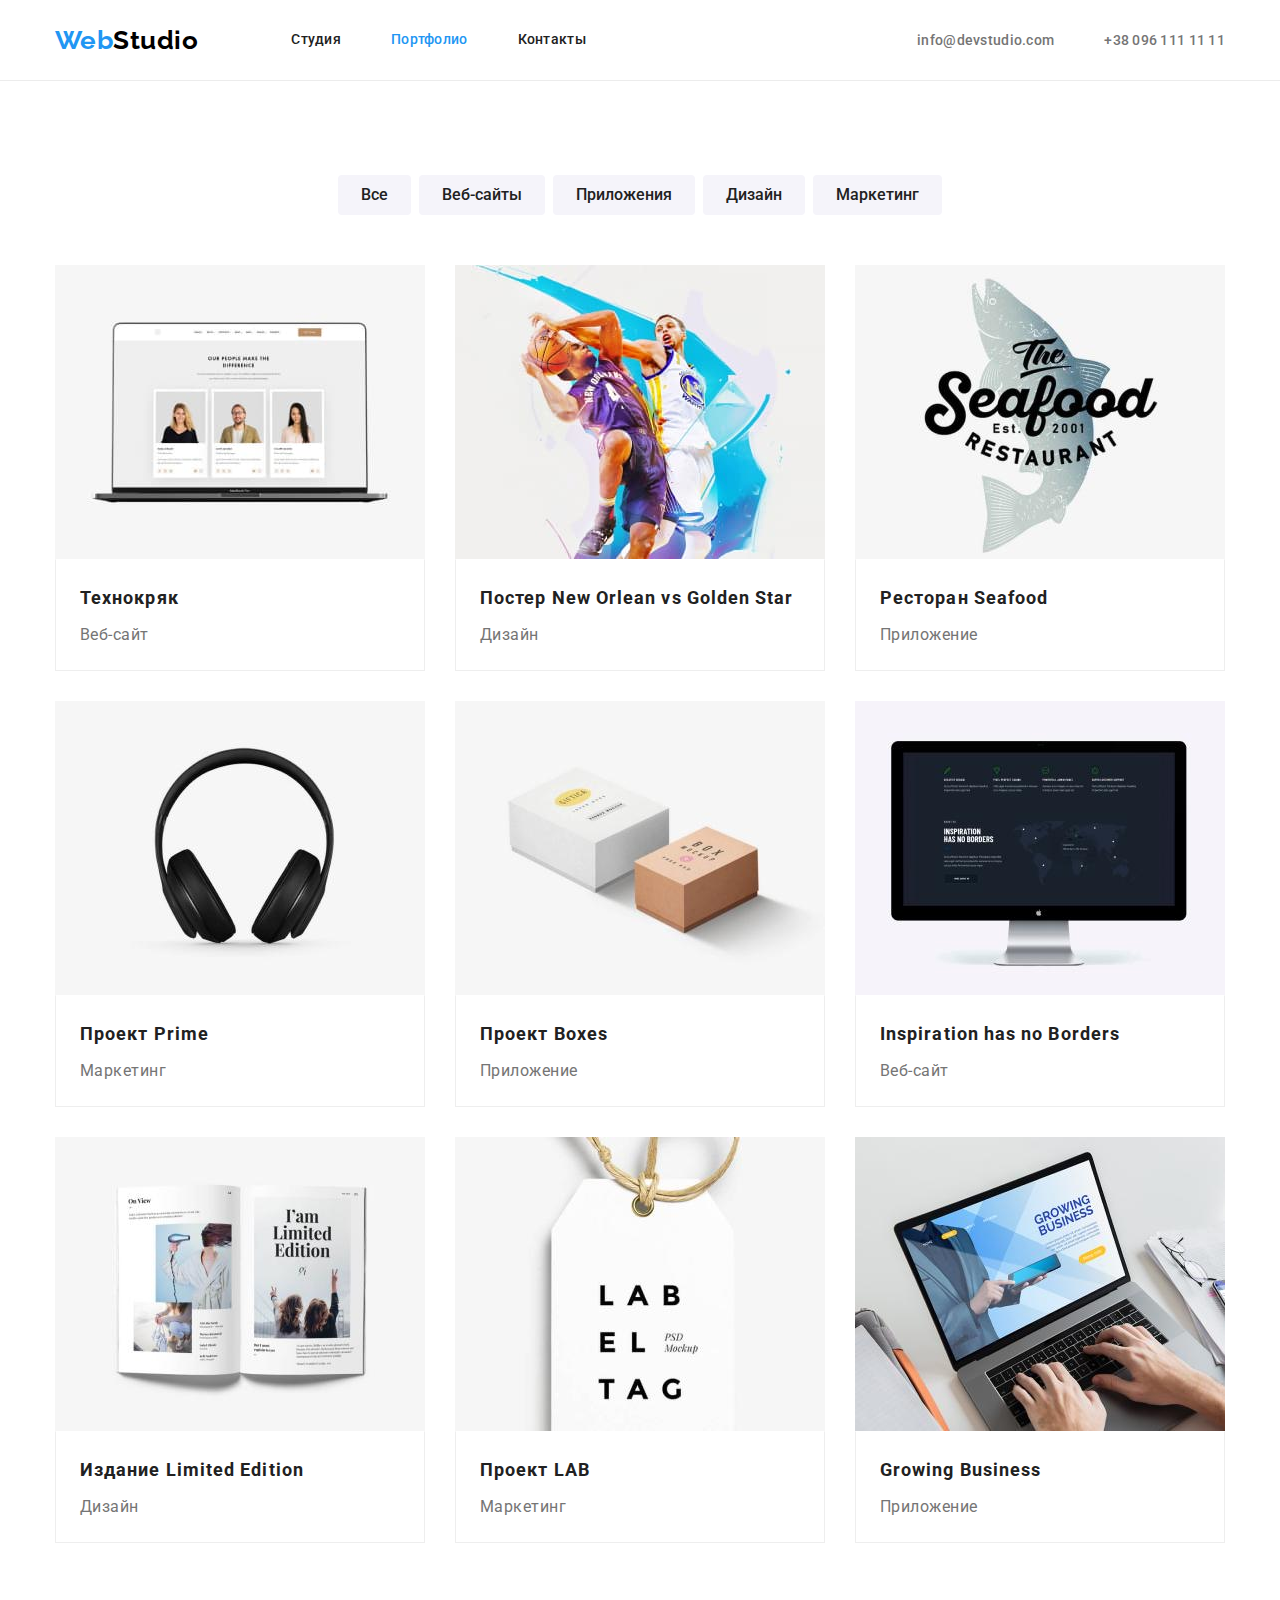
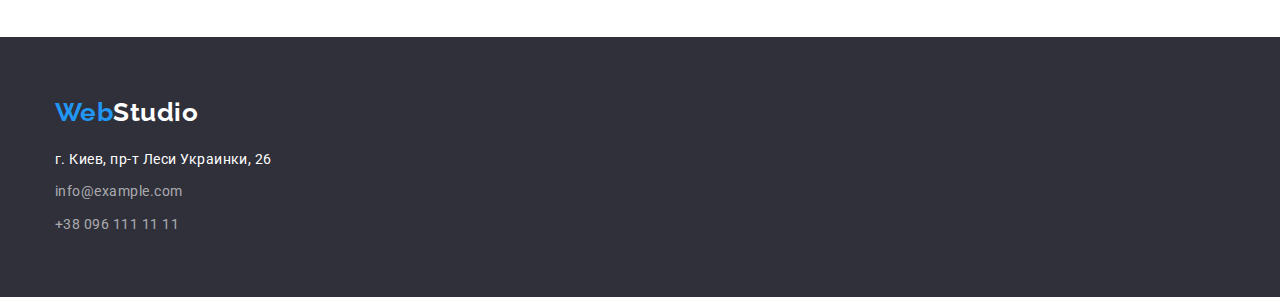
==== portfolio.html @ d7df7860 "копирует все с дз3" ====
<!DOCTYPE html>
<html lang="ru">
  <head>
    <meta charset="UTF-8" />
    <meta http-equiv="X-UA-Compatible" content="IE=edge" />
    <meta name="viewport" content="width=device-width, initial-scale=1.0" />
    <title>Портфолио</title>
    <link rel="preconnect" href="https://fonts.googleapis.com" />
    <link rel="preconnect" href="https://fonts.gstatic.com" crossorigin />
    <link
      href="https://fonts.googleapis.com/css2?family=Raleway:wght@700&family=Roboto:wght@400;500;700;900&display=swap"
      rel="stylesheet"
    />
    <link
      rel="stylesheet"
      href="https://cdnjs.cloudflare.com/ajax/libs/modern-normalize/1.1.0/modern-normalize.min.css"
    />
    <link rel="stylesheet" href="./css/styles.css" />
  </head>
  <body>
    <!--Header-->
    <header class="page-header">
      <div class="container header">
        <nav class="site-nav">
          <a href="./index.html" class="logo-header"> <span class="logo-web">Web</span>Studio</a>
          <ul class="header-nav list">
            <li class="item"><a href="./index.html" class="link">Студия</a></li>
            <li class="item"><a href="./portfolio.html" class="link current">Портфолио</a></li>
            <li class="item"><a href="" class="link">Контакты</a></li>
          </ul>
        </nav>

        <ul class="header-conn list">
          <li class="item">
            <a href="mailto:info@devstudio.com" class="link">info@devstudio.com</a>
          </li>
          <li class="item"><a href="tel:+380961111111" class="link">+38 096 111 11 11</a></li>
        </ul>
      </div>
    </header>

    <main>
      <section class="section">
        <div class="container">
          <h1 class="invisible">Портфолио</h1>
          <!--Кнопки-->
          <ul class="buttons-portfolio list">
            <li class="item"><button type="button" class="filter">Все</button></li>
            <li class="item"><button type="button" class="filter">Веб-сайты</button></li>
            <li class="item"><button type="button" class="filter">Приложения</button></li>
            <li class="item"><button type="button" class="filter">Дизайн</button></li>
            <li class="item"><button type="button" class="filter">Маркетинг</button></li>
          </ul>
          <!--Продукты-->
          <ul class="products list">
            <li class="item">
              <article class="card">
                <div class="card-thumb">
                  <img
                    src="./images/portfolio1.jpg"
                    alt="ноутбук с сайтом"
                    width="370"
                    height="294"
                    class="products-foto"
                  />
                </div>
                <div class="card-content">
                  <h2 class="products-title">Технокряк</h2>
                  <p class="products-type">Веб-сайт</p>
                </div>
              </article>
            </li>

            <li class="item">
              <article class="card">
                <div class="card-thumb">
                  <img
                    src="./images/portfolio2.jpg"
                    alt="Постер с баскетболистами"
                    width="370"
                    height="294"
                    class="products-foto"
                  />
                </div>
                <div class="card-content">
                  <h2 class="products-title">Постер New Orlean vs Golden Star</h2>
                  <p class="products-type">Дизайн</p>
                </div>
              </article>
            </li>

            <li class="item">
              <article class="card">
                <div class="card-thumb">
                  <img
                    src="./images/portfolio3.jpg"
                    alt="Логотип ресторана"
                    width="370"
                    height="294"
                    class="products-foto"
                  />
                </div>
                <div class="card-content">
                  <h2 class="products-title">Ресторан Seafood</h2>
                  <p class="products-type">Приложение</p>
                </div>
              </article>
            </li>

            <li class="item">
              <article class="card">
                <div class="card-thumb">
                  <img
                    src="./images/portfolio4.jpg"
                    alt="Наушники"
                    width="370"
                    height="294"
                    class="products-foto"
                  />
                </div>
                <div class="card-content">
                  <h2 class="products-title">Проект Prime</h2>
                  <p class="products-type">Маркетинг</p>
                </div>
              </article>
            </li>

            <li class="item">
              <article class="card">
                <div class="card-thumb">
                  <img
                    src="./images/portfolio5.jpg"
                    alt="Коробки"
                    width="370"
                    height="294"
                    class="products-foto"
                  />
                </div>
                <div class="card-content">
                  <h2 class="products-title">Проект Boxes</h2>
                  <p class="products-type">Приложение</p>
                </div>
              </article>
            </li>

            <li class="item">
              <article class="card">
                <div class="card-thumb">
                  <img
                    src="./images/portfolio6.jpg"
                    alt="Монитор"
                    width="370"
                    height="294"
                    class="products-foto"
                  />
                </div>
                <div class="card-content">
                  <h2 class="products-title">Inspiration has no Borders</h2>
                  <p class="products-type">Веб-сайт</p>
                </div>
              </article>
            </li>

            <li class="item">
              <article class="card">
                <div class="card-thumb">
                  <img
                    src="./images/portfolio7.jpg"
                    alt="Дизайн книги"
                    width="370"
                    height="294"
                    class="products-foto"
                  />
                </div>
                <div class="card-content">
                  <h2 class="products-title">Издание Limited Edition</h2>
                  <p class="products-type">Дизайн</p>
                </div>
              </article>
            </li>

            <li class="item">
              <article class="card">
                <div class="card-thumb">
                  <img
                    src="./images/portfolio8.jpg"
                    alt="Этикетка"
                    width="370"
                    height="294"
                    class="products-foto"
                  />
                </div>
                <div class="card-content">
                  <h2 class="products-title">Проект LAB</h2>
                  <p class="products-type">Маркетинг</p>
                </div>
              </article>
            </li>

            <li class="item">
              <article class="card">
                <div class="card-thumb">
                  <img
                    src="./images/portfolio9.jpg"
                    alt="Ноутбук с приложением"
                    width="370"
                    height="294"
                    class="products-foto"
                  />
                </div>
                <div class="card-content">
                  <h2 class="products-title">Growing Business</h2>
                  <p class="products-type">Приложение</p>
                </div>
              </article>
            </li>
          </ul>
        </div>
      </section>
    </main>

    <!--Footer-->
    <footer class="page-footer">
      <div class="container footer">
        <a href="./index.html" class="logo-footer"> <span class="logo-web">Web</span>Studio</a>
        <address class="address">г. Киев, пр-т Леси Украинки, 26</address>
        <ul class="footer-conn list">
          <li class="item">
            <a href="mailto:info@example.com" class="link">info@example.com</a>
          </li>
          <li class="item"><a href="tel:+380961111111" class="link tel">+38 096 111 11 11</a></li>
        </ul>
      </div>
    </footer>
  </body>
</html>
---- css/styles.css ----
/* фон: #FFFFFF */
/* вторичный фон: #F5F4FA */
/* footer color: #2F303A */
/* акцент: #2196F3 */
/* первичный цвет текста: #757575 */
/* вторичный цвет текста: #212121 */
:root {
  --primary-color-text: #757575;
  --secondary-color-text: #212121;
  --accent: #2196f3;
  --white-color: #ffffff;
  --secondary-background-color: #f5f4fa;

  --card-set-gap: 30px;
}

body {
  background-color: var(--primary-background-color);
  color: var(--primary-color-text);

  font-family: 'Roboto', sans-serif;
  letter-spacing: 0.03em;
}

h1,
h2,
h3,
h4,
h5,
h6,
p {
  margin: 0;
  padding: 0;
}

img {
  display: block;
  max-width: 100%;
}

/* list */
.list {
  list-style: none;
  padding: 0;
  margin: 0;
}

.container {
  width: 1200px;
  /* outline: 2px solid #000000; */
  margin-left: auto;
  margin-right: auto;
  padding: 0 15px;
}

.section {
  padding-top: 94px;
  padding-bottom: 94px;
}

.section.no-padding {
  padding-bottom: 0;
}

.invisible {
  color: transparent;
  font-size: 0;
}

/* Header */
.page-header {
  border-bottom: 1px solid #ececec;
}

.header,
.site-nav {
  display: flex;
  align-items: center;
}

.header-nav {
  display: flex;
}

.header-nav .link {
  display: block;
  padding-top: 32px;
  padding-bottom: 32px;

  color: var(--secondary-color-text);
  text-decoration: none;

  font-weight: 500;
  font-size: 14px;
  line-height: 1.14;
  letter-spacing: 0.02em;
}

.header-nav .link:hover,
.header-nav .link:focus {
  color: var(--accent);
}

.header-nav .link.current {
  color: var(--accent);
}

.site-nav {
  display: flex;
}

.header-conn {
  display: flex;
  margin-left: auto;
}

.header-conn .item + .item {
  margin-left: 50px;
}

.header-conn .link {
  color: inherit;
  text-decoration: none;

  font-weight: 500;
  font-size: 14px;
  line-height: 1.14;
  letter-spacing: 0.02em;
}

.header-conn .link:hover,
.header-conn .link:focus {
  color: var(--accent);
}

.header-nav .item:not(:last-child) {
  margin-right: 50px;
}

/* header logo */
.logo-header {
  margin-right: 93px;

  color: #000000;
  text-decoration: none;

  font-family: 'Raleway', sans-serif;
  font-weight: 700;
  font-size: 26px;
  line-height: 1.19;
}

.logo-web {
  color: var(--accent);
}

/* footer */
.page-footer {
  background-color: #2f303a;
  padding-top: 60px;
  padding-bottom: 60px;
}

.logo-footer {
  display: inline-block;
  margin-bottom: 20px;

  color: var(--white-color);
  text-decoration: none;

  font-family: 'Raleway', sans-serif;
  font-weight: 700;
  font-size: 26px;
  line-height: 1.19;
}

.footer-conn .link {
  color: rgba(255, 255, 255, 0.6);
  text-decoration: none;

  font-size: 14px;
  line-height: 1.71;
}

.footer-conn .link:hover,
.footer-conn .link:focus {
  color: var(--accent);
}

.address {
  margin-bottom: 9px;

  color: var(--white-color);

  font-style: normal;
  font-size: 14px;
  line-height: 1.71;
}

.footer-conn .item:not(:last-child) {
  margin-bottom: 9px;
}

/* hero */
.hero {
  background-color: #2f303a;
  text-align: center;
  padding-top: 200px;
  padding-bottom: 200px;
}

.hero-title {
  margin-bottom: 30px;

  color: var(--white-color);
  font-weight: 900;
  font-size: 44px;
  line-height: 1.36;

  letter-spacing: 0.06em;
  text-transform: uppercase;
}

.hero-button {
  padding: 10px 32px;
  border-radius: 4px;
  min-width: 200px;

  color: var(--white-color);
  background-color: var(--accent);
  border: 1px solid transparent;
  cursor: pointer;

  font-family: inherit;
  font-weight: 700;
  font-size: 16px;
  line-height: 1.87;
  letter-spacing: 0.06em;
}

.hero-button:hover,
.hero-button:focus {
  color: var(--white-color);
  background-color: #188ce8;
}

/* Features */
.features-display {
  display: flex;
  justify-content: space-between;
}

.features-display .item {
  width: 270px;
}

.features-title {
  margin-bottom: 10px;

  color: var(--secondary-color-text);

  font-size: 14px;
  line-height: 1.14;
  text-transform: uppercase;
}

.features-text {
  font-size: 14px;
  line-height: 1.71;
}

/* What are we doing */

.we-doing {
  display: flex;
  justify-content: space-between;
}

.working-direction {
  margin-bottom: 50px;

  color: var(--secondary-color-text);

  font-size: 36px;
  line-height: 1.17;
  text-align: center;
}

/* Team */
.team {
  display: flex;
  justify-content: space-between;
}

.our-team {
  background-color: var(--secondary-background-color);
}

.team-title {
  margin-bottom: 50px;

  color: var(--secondary-color-text);

  font-size: 36px;
  line-height: 1.17;
  text-align: center;
}

.team-name {
  margin-bottom: 10px;

  color: var(--secondary-color-text);

  font-weight: 500;
  font-size: 16px;
  line-height: 1.19;
  text-align: center;
}

.team-speciality {
  font-size: 16px;
  line-height: 1.19;
  text-align: center;
}

.card-person-content {
  padding-top: 30px;
  padding-bottom: 30px;
  background-color: var(--white-color);
}

.card-person {
  box-shadow: 0px 1px 3px rgba(0, 0, 0, 0.12), 0px 1px 1px rgba(0, 0, 0, 0.14),
    0px 2px 1px rgba(0, 0, 0, 0.2);
  border-radius: 0px 0px 4px 4px;
  overflow: hidden;
}

/* page portfolio */
.buttons-portfolio {
  display: flex;
  justify-content: center;
}

.buttons-portfolio .item:not(:last-child) {
  margin-right: 8px;
}

.buttons-portfolio .filter {
  padding: 6px 22px;
  border: 1px solid transparent;
  border-radius: 4px;

  background-color: var(--secondary-background-color);
  color: var(--secondary-color-text);
  cursor: pointer;

  font-family: inherit;
  font-weight: 500;
  font-size: 16px;
  line-height: 1.62;
  text-align: center;
}

.buttons-portfolio .filter:hover,
.buttons-portfolio .filter:focus {
  border: 1px solid transparent;

  background-color: var(--accent);
  color: var(--white-color);
  box-shadow: 0px 3px 1px rgba(0, 0, 0, 0.1), 0px 1px 2px rgba(0, 0, 0, 0.08),
    0px 2px 2px rgba(0, 0, 0, 0.12);
}

.buttons-portfolio {
  margin-bottom: 50px;
}

/* Products */
.products {
  display: flex;
  flex-wrap: wrap;
  margin-left: calc(-1 * var(--card-set-gap));
  margin-top: calc(-1 * var(--card-set-gap));
}

.products .item {
  flex-basis: calc(100% / 3 - var(--card-set-gap));
  margin-left: var(--card-set-gap);
  margin-top: var(--card-set-gap);
}

.products-title {
  margin-bottom: 4px;

  color: var(--secondary-color-text);

  font-size: 18px;
  line-height: 2;
  letter-spacing: 0.06em;
}

.products-type {
  font-size: 16px;
  line-height: 1.87;
}

.card-content {
  padding: 20px 24px;
  border: 1px solid #eeeeee;
  border-top: 1px solid transparent;
}
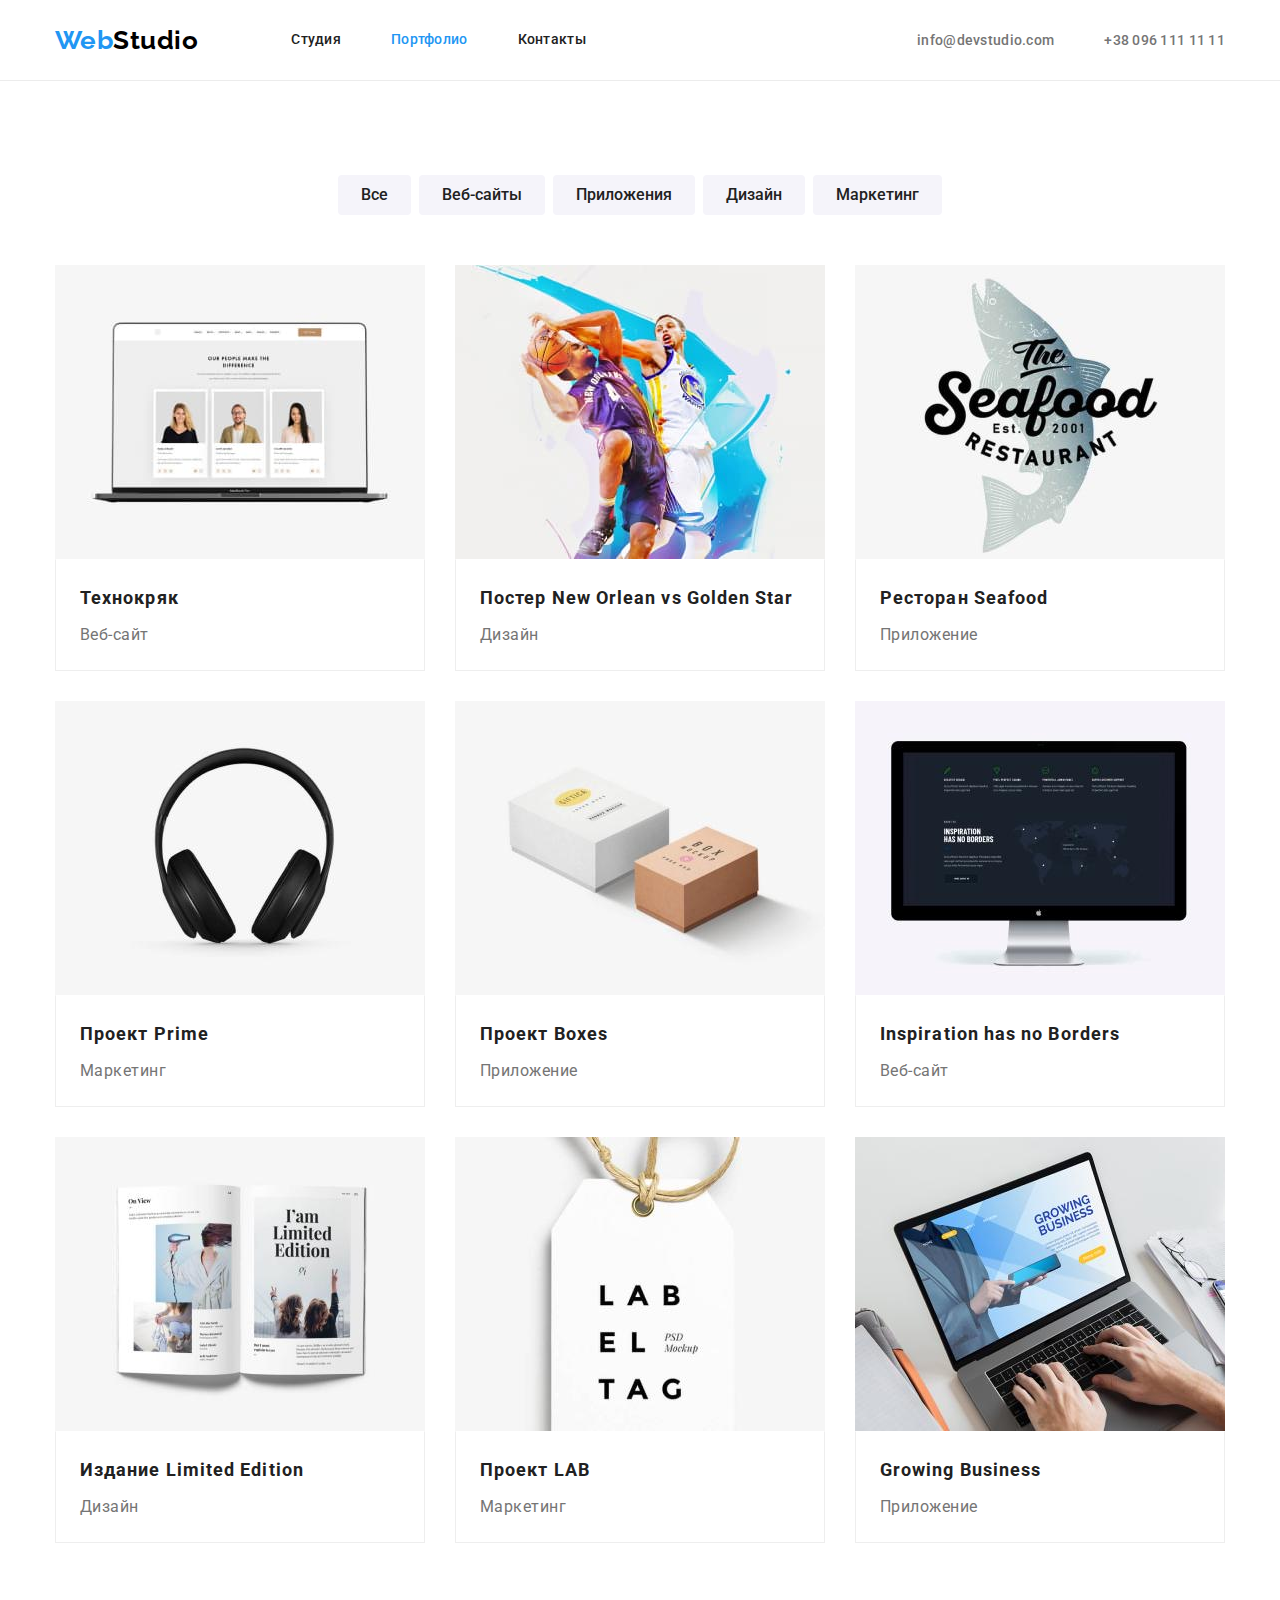
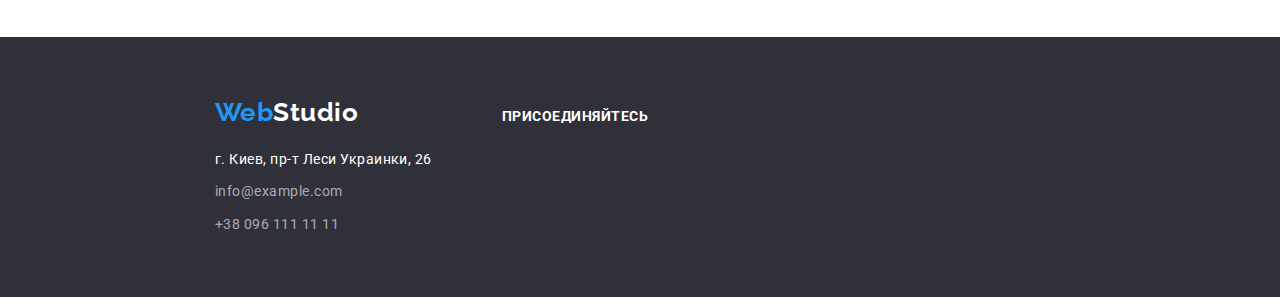
==== commit 78e7c211: "Добавляет в футер и в постоянные клиенты" ====
--- a/portfolio.html
+++ b/portfolio.html
@@ -222,14 +222,25 @@
     <!--Footer-->
     <footer class="page-footer">
       <div class="container footer">
-        <a href="./index.html" class="logo-footer"> <span class="logo-web">Web</span>Studio</a>
-        <address class="address">г. Киев, пр-т Леси Украинки, 26</address>
-        <ul class="footer-conn list">
-          <li class="item">
-            <a href="mailto:info@example.com" class="link">info@example.com</a>
-          </li>
-          <li class="item"><a href="tel:+380961111111" class="link tel">+38 096 111 11 11</a></li>
-        </ul>
+        <div class="footer-left">
+          <a href="./index.html" class="logo-footer"> <span class="logo-web">Web</span>Studio</a>
+          <address class="address">г. Киев, пр-т Леси Украинки, 26</address>
+          <ul class="footer-conn list">
+            <li class="item">
+              <a href="mailto:info@example.com" class="link">info@example.com</a>
+            </li>
+            <li class="item"><a href="tel:+380961111111" class="link">+38 096 111 11 11</a></li>
+          </ul>
+        </div>
+        <div class="footer-social">
+          <p class="social-text">присоединяйтесь</p>
+          <ul class="list">
+            <li class="item-footer"></li>
+            <li class="item-footer"></li>
+            <li class="item-footer"></li>
+            <li class="item-footer"></li>
+          </ul>
+        </div>
       </div>
     </footer>
   </body>
--- a/css/styles.css
+++ b/css/styles.css
@@ -156,6 +156,7 @@
 
 /* footer */
 .page-footer {
+  min-width: 1600px;
   background-color: #2f303a;
   padding-top: 60px;
   padding-bottom: 60px;
@@ -201,10 +202,46 @@
   margin-bottom: 9px;
 }
 
+.footer-social {
+  padding-top: 12px;
+}
+
+.social-text {
+  display: block;
+  color: var(--white-color);
+
+  margin-bottom: 20px;
+
+  font-weight: 700;
+  font-size: 14px;
+  line-height: 1.14;
+  text-transform: uppercase;
+}
+
+.footer-left {
+  margin-right: 70px;
+}
+
+.footer {
+  display: flex;
+}
+
+.footer-social .list {
+  display: flex;
+}
+
 /* hero */
 .hero {
   background-color: #2f303a;
-  text-align: center;
+  min-width: 1600px;
+  min-height: 600px;
+  background-image: linear-gradient(to right, rgba(47, 48, 58, 0.4), rgba(47, 48, 58, 0.4)),
+    url(../images/background.jpg);
+  text-align: center;
+  background-repeat: no-repeat;
+  background-position: center;
+  background-size: contain;
+
   padding-top: 200px;
   padding-bottom: 200px;
 }
@@ -247,11 +284,41 @@
 /* Features */
 .features-display {
   display: flex;
-  justify-content: space-between;
 }
 
 .features-display .item {
   width: 270px;
+}
+
+.features-display .item:not(:last-child) {
+  margin-right: 30px;
+}
+
+.features-display .item::before {
+  content: '';
+  display: block;
+  height: 120px;
+  background-repeat: no-repeat;
+  background-position: center;
+  background-color: #f5f4fa;
+  border-radius: 4px;
+  margin-bottom: 30px;
+}
+
+.features-display .item:nth-child(1)::before {
+  background-image: url(../images/antenna.svg);
+}
+
+.features-display .item:nth-child(2)::before {
+  background-image: url(../images/clock.svg);
+}
+
+.features-display .item:nth-child(3)::before {
+  background-image: url(../images/diagram.svg);
+}
+
+.features-display .item:nth-child(4)::before {
+  background-image: url(../images/astronaut.svg);
 }
 
 .features-title {
@@ -336,6 +403,20 @@
   overflow: hidden;
 }
 
+/* clients */
+.clients-title {
+  font-family: Roboto;
+  font-weight: 700;
+  font-size: 36px;
+  line-height: 1.17;
+  text-align: center;
+  color: var(--secondary-color-text);
+}
+
+.clients-list {
+  display: flex;
+}
+
 /* page portfolio */
 .buttons-portfolio {
   display: flex;
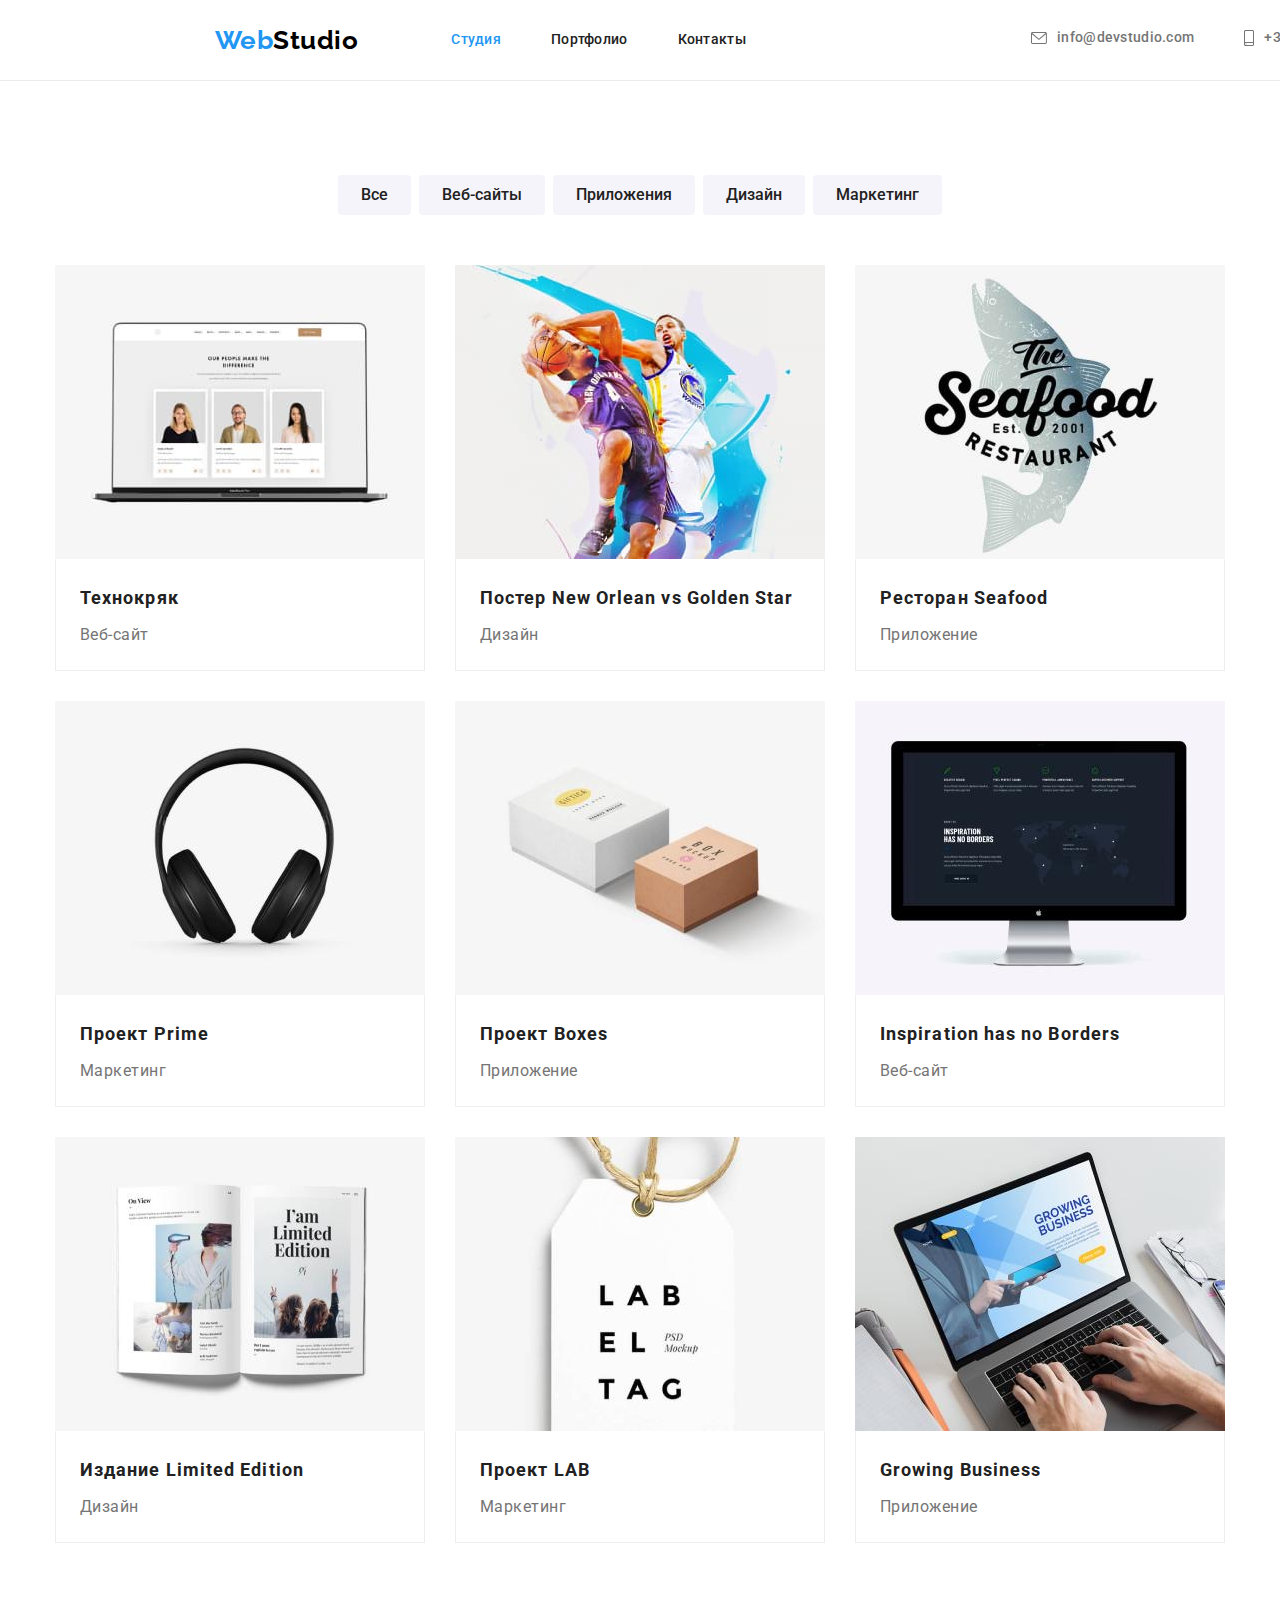
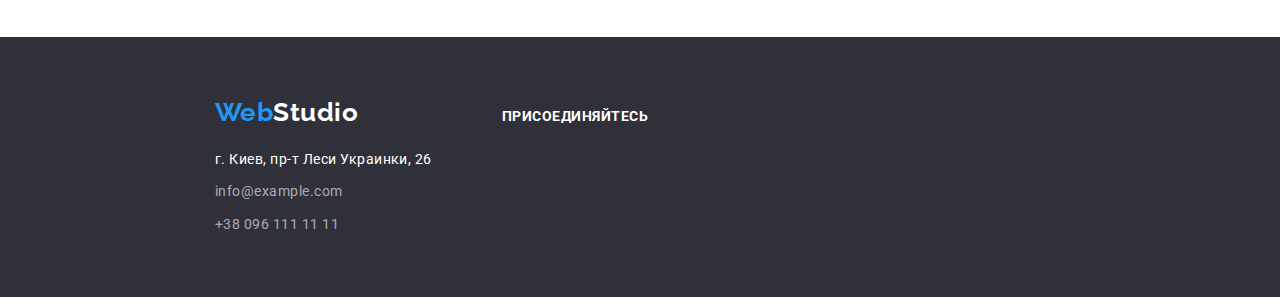
==== commit 7868920e: "Добавляет иконки в хедере" ====
--- a/portfolio.html
+++ b/portfolio.html
@@ -22,19 +22,29 @@
     <header class="page-header">
       <div class="container header">
         <nav class="site-nav">
-          <a href="./index.html" class="logo-header"> <span class="logo-web">Web</span>Studio</a>
+          <a href="./index.html" class="logo-header"><span class="logo-web">Web</span>Studio</a>
           <ul class="header-nav list">
-            <li class="item"><a href="./index.html" class="link">Студия</a></li>
-            <li class="item"><a href="./portfolio.html" class="link current">Портфолио</a></li>
+            <li class="item"><a href="./index.html" class="link current">Студия</a></li>
+            <li class="item"><a href="./portfolio.html" class="link">Портфолио</a></li>
             <li class="item"><a href="" class="link">Контакты</a></li>
           </ul>
         </nav>
 
         <ul class="header-conn list">
           <li class="item">
-            <a href="mailto:info@devstudio.com" class="link">info@devstudio.com</a>
+            <a href="mailto:info@devstudio.com" class="link"
+              ><svg class="conn-icon" width="16" height="12">
+                <use href="./images/sprites.svg#icon-mail"></use></svg
+              >info@devstudio.com</a
+            >
           </li>
-          <li class="item"><a href="tel:+380961111111" class="link">+38 096 111 11 11</a></li>
+          <li class="item">
+            <a href="tel:+380961111111" class="link"
+              ><svg class="conn-icon" width="10" height="16">
+                <use href="./images/sprites.svg#icon-tel"></use></svg
+              >+38 096 111 11 11</a
+            >
+          </li>
         </ul>
       </div>
     </header>
@@ -54,7 +64,7 @@
           <!--Продукты-->
           <ul class="products list">
             <li class="item">
-              <article class="card">
+              <div class="card">
                 <div class="card-thumb">
                   <img
                     src="./images/portfolio1.jpg"
@@ -68,11 +78,11 @@
                   <h2 class="products-title">Технокряк</h2>
                   <p class="products-type">Веб-сайт</p>
                 </div>
-              </article>
-            </li>
-
-            <li class="item">
-              <article class="card">
+              </div>
+            </li>
+
+            <li class="item">
+              <div class="card">
                 <div class="card-thumb">
                   <img
                     src="./images/portfolio2.jpg"
@@ -86,11 +96,11 @@
                   <h2 class="products-title">Постер New Orlean vs Golden Star</h2>
                   <p class="products-type">Дизайн</p>
                 </div>
-              </article>
-            </li>
-
-            <li class="item">
-              <article class="card">
+              </div>
+            </li>
+
+            <li class="item">
+              <div class="card">
                 <div class="card-thumb">
                   <img
                     src="./images/portfolio3.jpg"
@@ -104,11 +114,11 @@
                   <h2 class="products-title">Ресторан Seafood</h2>
                   <p class="products-type">Приложение</p>
                 </div>
-              </article>
-            </li>
-
-            <li class="item">
-              <article class="card">
+              </div>
+            </li>
+
+            <li class="item">
+              <div class="card">
                 <div class="card-thumb">
                   <img
                     src="./images/portfolio4.jpg"
@@ -122,11 +132,11 @@
                   <h2 class="products-title">Проект Prime</h2>
                   <p class="products-type">Маркетинг</p>
                 </div>
-              </article>
-            </li>
-
-            <li class="item">
-              <article class="card">
+              </div>
+            </li>
+
+            <li class="item">
+              <div class="card">
                 <div class="card-thumb">
                   <img
                     src="./images/portfolio5.jpg"
@@ -140,11 +150,11 @@
                   <h2 class="products-title">Проект Boxes</h2>
                   <p class="products-type">Приложение</p>
                 </div>
-              </article>
-            </li>
-
-            <li class="item">
-              <article class="card">
+              </div>
+            </li>
+
+            <li class="item">
+              <div class="card">
                 <div class="card-thumb">
                   <img
                     src="./images/portfolio6.jpg"
@@ -158,11 +168,11 @@
                   <h2 class="products-title">Inspiration has no Borders</h2>
                   <p class="products-type">Веб-сайт</p>
                 </div>
-              </article>
-            </li>
-
-            <li class="item">
-              <article class="card">
+              </div>
+            </li>
+
+            <li class="item">
+              <div class="card">
                 <div class="card-thumb">
                   <img
                     src="./images/portfolio7.jpg"
@@ -176,11 +186,11 @@
                   <h2 class="products-title">Издание Limited Edition</h2>
                   <p class="products-type">Дизайн</p>
                 </div>
-              </article>
-            </li>
-
-            <li class="item">
-              <article class="card">
+              </div>
+            </li>
+
+            <li class="item">
+              <div class="card">
                 <div class="card-thumb">
                   <img
                     src="./images/portfolio8.jpg"
@@ -194,11 +204,11 @@
                   <h2 class="products-title">Проект LAB</h2>
                   <p class="products-type">Маркетинг</p>
                 </div>
-              </article>
-            </li>
-
-            <li class="item">
-              <article class="card">
+              </div>
+            </li>
+
+            <li class="item">
+              <div class="card">
                 <div class="card-thumb">
                   <img
                     src="./images/portfolio9.jpg"
@@ -212,7 +222,7 @@
                   <h2 class="products-title">Growing Business</h2>
                   <p class="products-type">Приложение</p>
                 </div>
-              </article>
+              </div>
             </li>
           </ul>
         </div>
--- a/css/styles.css
+++ b/css/styles.css
@@ -69,6 +69,7 @@
 
 /* Header */
 .page-header {
+  min-width: 1600px;
   border-bottom: 1px solid #ececec;
 }
 
@@ -126,11 +127,24 @@
   font-size: 14px;
   line-height: 1.14;
   letter-spacing: 0.02em;
+
+  display: inline-flex;
+  align-items: center;
+}
+
+.conn-icon {
+  fill: var(--primary-color-text);
+  margin-right: 10px;
 }
 
 .header-conn .link:hover,
 .header-conn .link:focus {
   color: var(--accent);
+}
+
+.header-conn .link:hover .conn-icon,
+.header-conn .link:focus .conn-icon {
+  fill: var(--accent);
 }
 
 .header-nav .item:not(:last-child) {
@@ -306,7 +320,7 @@
 }
 
 .features-display .item:nth-child(1)::before {
-  background-image: url(../images/antenna.svg);
+  background-image: url(../images/sprites.svg#icon-antenna);
 }
 
 .features-display .item:nth-child(2)::before {
@@ -360,6 +374,7 @@
 }
 
 .our-team {
+  min-width: 1600px;
   background-color: var(--secondary-background-color);
 }
 
@@ -411,10 +426,42 @@
   line-height: 1.17;
   text-align: center;
   color: var(--secondary-color-text);
+
+  margin-bottom: 50px;
 }
 
 .clients-list {
   display: flex;
+}
+
+.clients-list .link-client {
+  display: flex;
+  justify-content: center;
+  align-items: center;
+
+  border: 1px solid #afb1b8;
+  border-radius: 4px;
+
+  width: 170px;
+  height: 92px;
+}
+
+.clients-icon {
+  fill: #afb1b8;
+}
+
+.clients-list .link-client:focus,
+.clients-list .link-client:hover {
+  border: 1px solid var(--accent);
+}
+
+.clients-list .link-client:focus .clients-icon,
+.clients-list .link-client:hover .clients-icon {
+  fill: var(--accent);
+}
+
+.clients-list .item:not(:last-child) {
+  margin-right: 30px;
 }
 
 /* page portfolio */
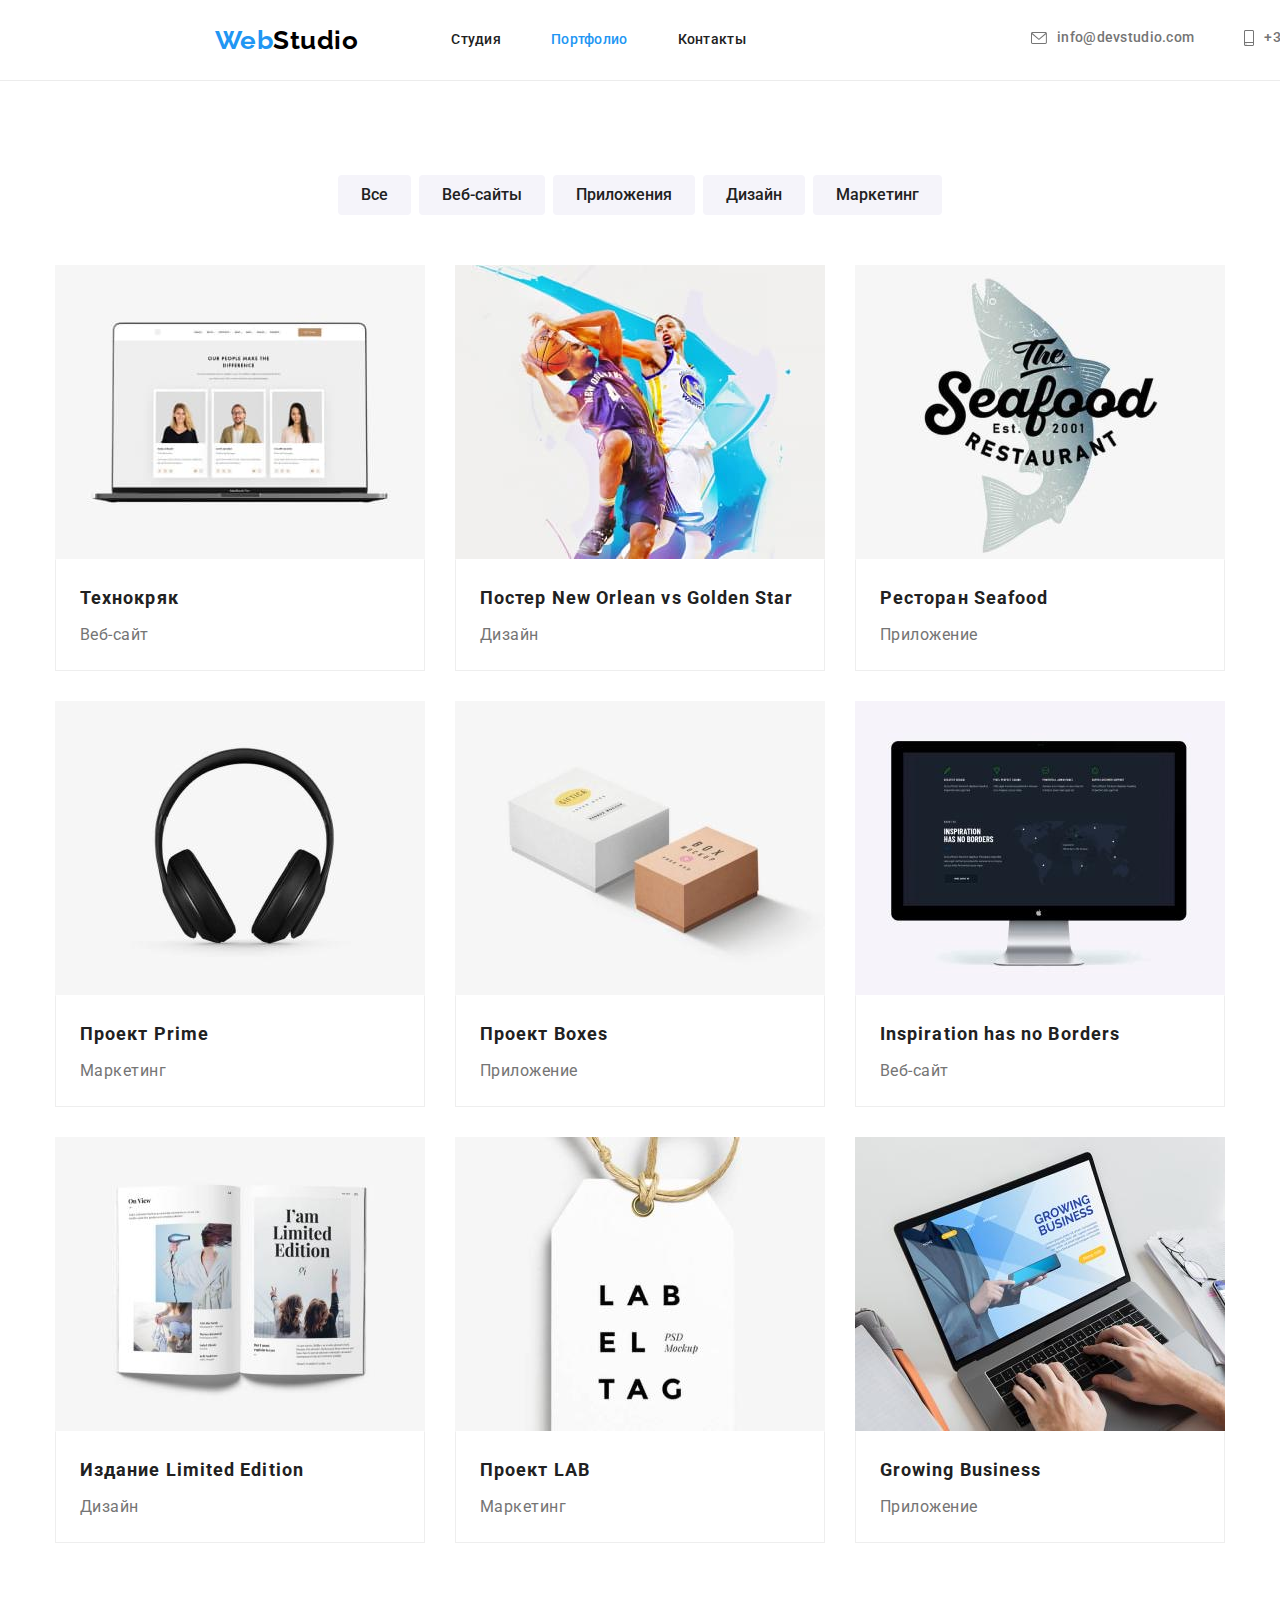
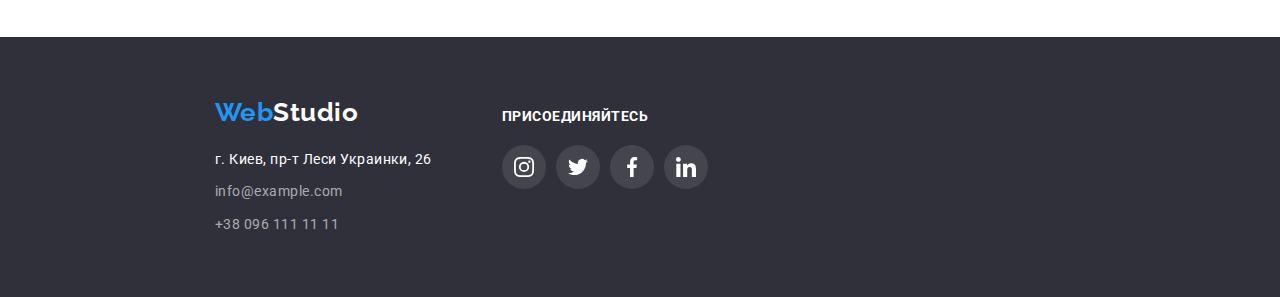
==== commit 6b2809c8: "Добавляет все svg" ====
--- a/portfolio.html
+++ b/portfolio.html
@@ -24,8 +24,8 @@
         <nav class="site-nav">
           <a href="./index.html" class="logo-header"><span class="logo-web">Web</span>Studio</a>
           <ul class="header-nav list">
-            <li class="item"><a href="./index.html" class="link current">Студия</a></li>
-            <li class="item"><a href="./portfolio.html" class="link">Портфолио</a></li>
+            <li class="item"><a href="./index.html" class="link">Студия</a></li>
+            <li class="item"><a href="./portfolio.html" class="link current">Портфолио</a></li>
             <li class="item"><a href="" class="link">Контакты</a></li>
           </ul>
         </nav>
@@ -244,11 +244,31 @@
         </div>
         <div class="footer-social">
           <p class="social-text">присоединяйтесь</p>
-          <ul class="list">
-            <li class="item-footer"></li>
-            <li class="item-footer"></li>
-            <li class="item-footer"></li>
-            <li class="item-footer"></li>
+          <ul class="list footer-list">
+            <li class="item">
+              <a href="" class="link-footer"
+                ><svg class="footer-icon" width="20" height="20">
+                  <use href="./images/sprites.svg#icon-instagram"></use></svg
+              ></a>
+            </li>
+            <li class="item">
+              <a href="" class="link-footer"
+                ><svg class="footer-icon" width="20" height="20">
+                  <use href="./images/sprites.svg#icon-twitter"></use></svg
+              ></a>
+            </li>
+            <li class="item">
+              <a href="" class="link-footer"
+                ><svg class="footer-icon" width="20" height="20">
+                  <use href="./images/sprites.svg#icon-facebook"></use></svg
+              ></a>
+            </li>
+            <li class="item">
+              <a href="" class="link-footer"
+                ><svg class="footer-icon" width="20" height="20">
+                  <use href="./images/sprites.svg#icon-linkedin"></use></svg
+              ></a>
+            </li>
           </ul>
         </div>
       </div>
--- a/css/styles.css
+++ b/css/styles.css
@@ -244,6 +244,30 @@
   display: flex;
 }
 
+.footer-icon {
+  fill: var(--white-color);
+}
+
+.link-footer {
+  display: flex;
+  justify-content: center;
+  align-items: center;
+
+  width: 44px;
+  height: 44px;
+  border-radius: 50%;
+  background-color: rgba(255, 255, 255, 0.1);
+}
+
+.footer-list .item:not(:last-child) {
+  margin-right: 10px;
+}
+
+.link-footer:hover,
+.link-footer:focus {
+  background-color: var(--accent);
+}
+
 /* hero */
 .hero {
   background-color: #2f303a;
@@ -308,31 +332,15 @@
   margin-right: 30px;
 }
 
-.features-display .item::before {
-  content: '';
-  display: block;
+.features-icon {
+  display: flex;
   height: 120px;
-  background-repeat: no-repeat;
-  background-position: center;
-  background-color: #f5f4fa;
+  justify-content: center;
+  align-items: center;
+
+  background-color: var(--secondary-background-color);
   border-radius: 4px;
   margin-bottom: 30px;
-}
-
-.features-display .item:nth-child(1)::before {
-  background-image: url(../images/sprites.svg#icon-antenna);
-}
-
-.features-display .item:nth-child(2)::before {
-  background-image: url(../images/clock.svg);
-}
-
-.features-display .item:nth-child(3)::before {
-  background-image: url(../images/diagram.svg);
-}
-
-.features-display .item:nth-child(4)::before {
-  background-image: url(../images/astronaut.svg);
 }
 
 .features-title {
@@ -403,6 +411,46 @@
   font-size: 16px;
   line-height: 1.19;
   text-align: center;
+
+  margin-bottom: 16px;
+}
+
+/* .team-social .list {
+  display: flex;
+} */
+
+.team-icon {
+  fill: #afb1b8;
+}
+
+.team-list .item:not(:last-child) {
+  margin-right: 10px;
+}
+
+.team-list {
+  display: flex;
+  justify-content: center;
+  align-items: center;
+}
+
+.link-team {
+  display: flex;
+  justify-content: center;
+  align-items: center;
+  width: 44px;
+  height: 44px;
+  border-radius: 50%;
+  background-color: var(--white-color);
+}
+
+.link-team:hover,
+.link-team:focus {
+  background-color: var(--accent);
+}
+
+.link-team:hover .team-icon,
+.link-team:focus .team-icon {
+  fill: var(--white-color);
 }
 
 .card-person-content {
